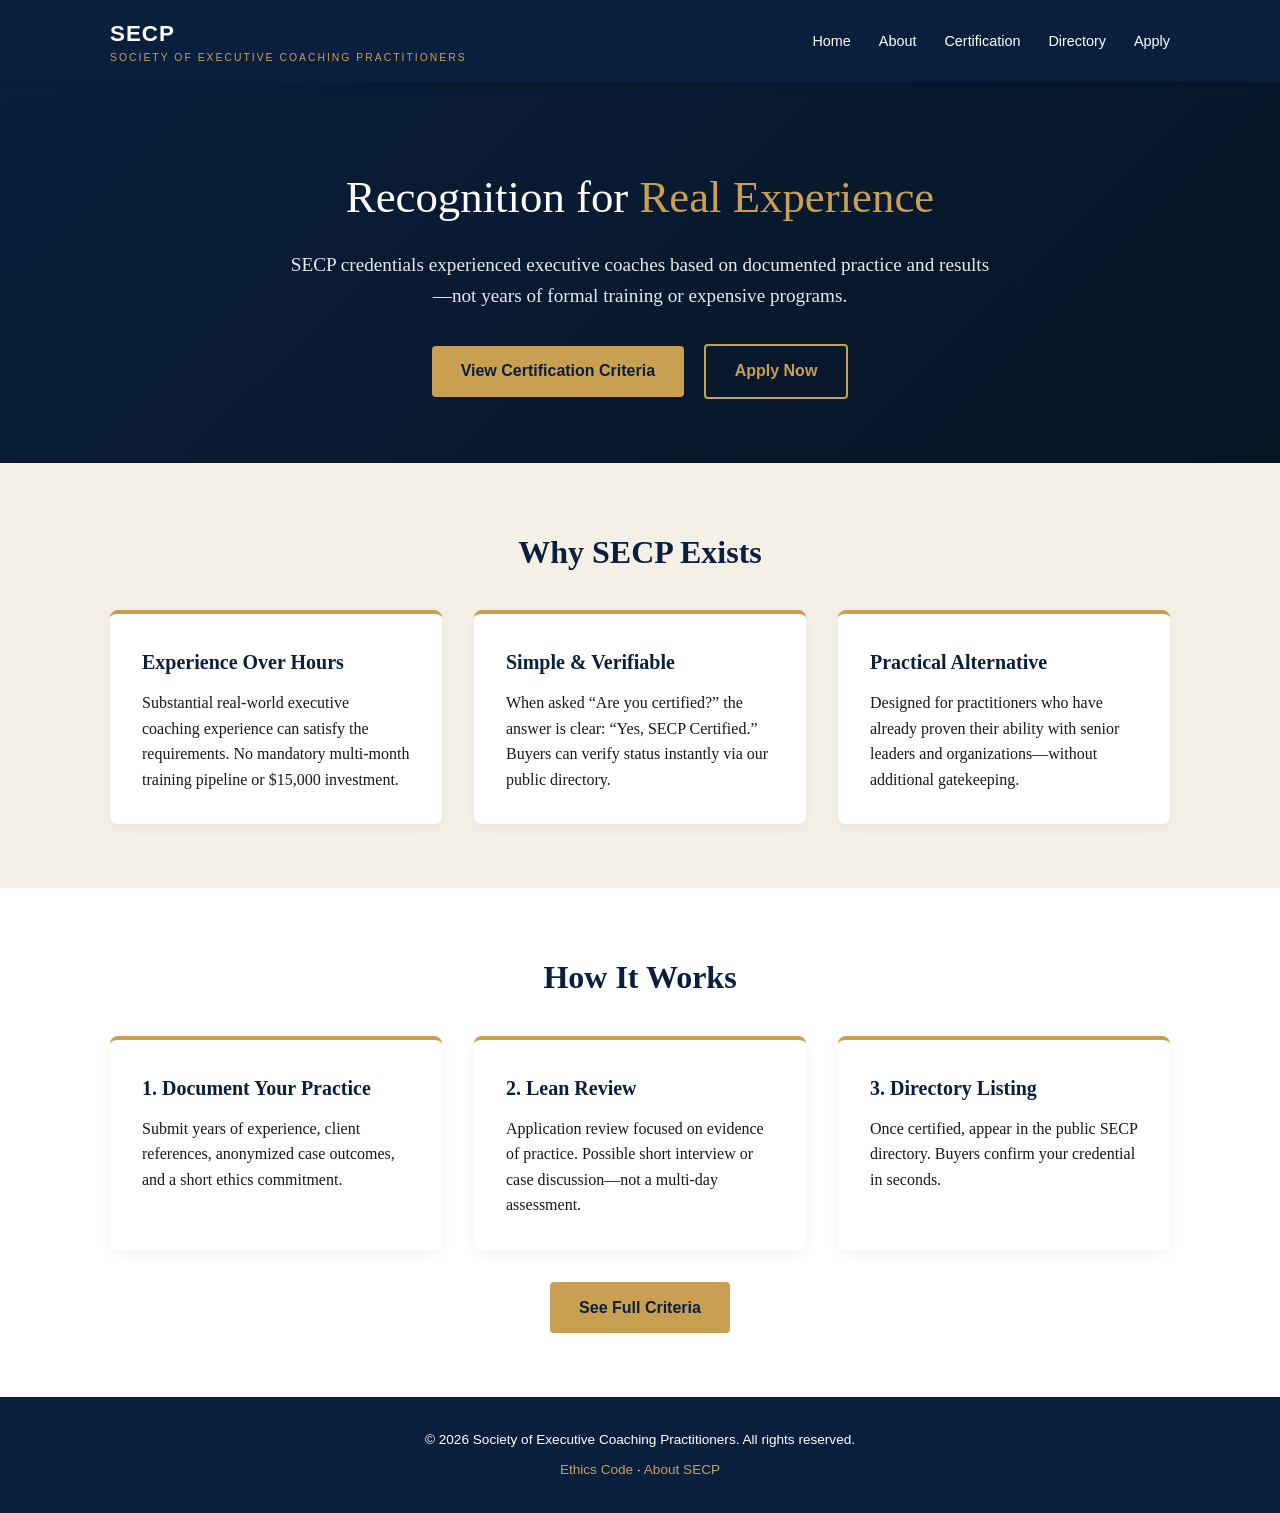
==== index.html @ a6f205f5 "Add SECP website prototype with criteria, ethics, and pages" ====
<!DOCTYPE html>
<html lang="en">
<head>
  <meta charset="UTF-8">
  <meta name="viewport" content="width=device-width, initial-scale=1.0">
  <title>Society of Executive Coaching Practitioners (SECP)</title>
  <link rel="stylesheet" href="css/style.css">
</head>
<body>
  <header>
    <div class="container header-inner">
      <a href="index.html" class="logo">
        <div class="logo-text">SECP<span>SOCIETY OF EXECUTIVE COACHING PRACTITIONERS</span></div>
      </a>
      <nav>
        <a href="index.html">Home</a>
        <a href="about.html">About</a>
        <a href="criteria.html">Certification</a>
        <a href="directory.html">Directory</a>
        <a href="apply.html">Apply</a>
      </nav>
    </div>
  </header>

  <section class="hero">
    <div class="container">
      <h1>Recognition for <span class="accent">Real Experience</span></h1>
      <p>SECP credentials experienced executive coaches based on documented practice and results—not years of formal training or expensive programs.</p>
      <a href="criteria.html" class="btn">View Certification Criteria</a>
      <a href="apply.html" class="btn btn-outline">Apply Now</a>
    </div>
  </section>

  <section>
    <div class="container">
      <h2>Why SECP Exists</h2>
      <div class="grid-3">
        <div class="card">
          <h3>Experience Over Hours</h3>
          <p>Substantial real-world executive coaching experience can satisfy the requirements. No mandatory multi-month training pipeline or $15,000 investment.</p>
        </div>
        <div class="card">
          <h3>Simple & Verifiable</h3>
          <p>When asked “Are you certified?” the answer is clear: “Yes, SECP Certified.” Buyers can verify status instantly via our public directory.</p>
        </div>
        <div class="card">
          <h3>Practical Alternative</h3>
          <p>Designed for practitioners who have already proven their ability with senior leaders and organizations—without additional gatekeeping.</p>
        </div>
      </div>
    </div>
  </section>

  <section style="background: white;">
    <div class="container">
      <h2>How It Works</h2>
      <div class="grid-3">
        <div class="card">
          <h3>1. Document Your Practice</h3>
          <p>Submit years of experience, client references, anonymized case outcomes, and a short ethics commitment.</p>
        </div>
        <div class="card">
          <h3>2. Lean Review</h3>
          <p>Application review focused on evidence of practice. Possible short interview or case discussion—not a multi-day assessment.</p>
        </div>
        <div class="card">
          <h3>3. Directory Listing</h3>
          <p>Once certified, appear in the public SECP directory. Buyers confirm your credential in seconds.</p>
        </div>
      </div>
      <p style="text-align: center; margin-top: 2rem;"><a href="criteria.html" class="btn">See Full Criteria</a></p>
    </div>
  </section>

  <footer>
    <div class="container">
      <p>&copy; 2026 Society of Executive Coaching Practitioners. All rights reserved.</p>
      <p style="margin-top: 0.5rem;"><a href="ethics.html">Ethics Code</a> · <a href="about.html">About SECP</a></p>
    </div>
  </footer>
</body>
</html>
---- css/style.css ----
:root {
  --navy: #0a1f3d;
  --navy-dark: #071422;
  --gold: #c9a052;
  --gold-light: #e8d5a3;
  --cream: #f4f0e6;
  --slate: #1f2634;
  --text: #1a1814;
  --muted: #5a6570;
  --white: #ffffff;
  --border: #e0dcd0;
}

* {
  margin: 0;
  padding: 0;
  box-sizing: border-box;
}

body {
  font-family: 'Georgia', 'Times New Roman', serif;
  color: var(--text);
  background: var(--cream);
  line-height: 1.6;
}

.container {
  max-width: 1100px;
  margin: 0 auto;
  padding: 0 20px;
}

header {
  background: var(--navy);
  color: var(--white);
  padding: 1rem 0;
  position: sticky;
  top: 0;
  z-index: 100;
  box-shadow: 0 2px 10px rgba(0,0,0,0.1);
}

.header-inner {
  display: flex;
  justify-content: space-between;
  align-items: center;
}

.logo {
  display: flex;
  align-items: center;
  gap: 12px;
  text-decoration: none;
  color: var(--white);
}

.logo-text {
  font-family: 'Arial', sans-serif;
  font-weight: 700;
  font-size: 1.4rem;
  letter-spacing: 1px;
}

.logo-text span {
  display: block;
  font-size: 0.65rem;
  font-weight: 400;
  letter-spacing: 2px;
  color: var(--gold);
  margin-top: -2px;
}

nav a {
  color: var(--white);
  text-decoration: none;
  margin-left: 1.5rem;
  font-family: 'Arial', sans-serif;
  font-size: 0.9rem;
  font-weight: 500;
  transition: color 0.2s;
}

nav a:hover {
  color: var(--gold);
}

.hero {
  background: linear-gradient(135deg, var(--navy) 0%, var(--navy-dark) 100%);
  color: var(--white);
  padding: 5rem 0 4rem;
  text-align: center;
}

.hero h1 {
  font-size: 2.8rem;
  margin-bottom: 1rem;
  font-weight: 400;
}

.hero .accent {
  color: var(--gold);
}

.hero p {
  font-size: 1.2rem;
  max-width: 700px;
  margin: 0 auto 2rem;
  opacity: 0.9;
}

.btn {
  display: inline-block;
  background: var(--gold);
  color: var(--navy);
  padding: 0.8rem 1.8rem;
  text-decoration: none;
  font-family: 'Arial', sans-serif;
  font-weight: 600;
  border-radius: 4px;
  transition: background 0.2s;
}

.btn:hover {
  background: var(--gold-light);
}

.btn-outline {
  background: transparent;
  border: 2px solid var(--gold);
  color: var(--gold);
  margin-left: 1rem;
}

.btn-outline:hover {
  background: var(--gold);
  color: var(--navy);
}

section {
  padding: 4rem 0;
}

section h2 {
  font-size: 2rem;
  color: var(--navy);
  margin-bottom: 1.5rem;
  text-align: center;
}

.grid-3 {
  display: grid;
  grid-template-columns: repeat(auto-fit, minmax(280px, 1fr));
  gap: 2rem;
  margin-top: 2rem;
}

.card {
  background: var(--white);
  padding: 2rem;
  border-radius: 8px;
  box-shadow: 0 4px 15px rgba(0,0,0,0.05);
  border-top: 4px solid var(--gold);
}

.card h3 {
  color: var(--navy);
  margin-bottom: 0.75rem;
  font-size: 1.25rem;
}

.criteria-table {
  width: 100%;
  border-collapse: collapse;
  background: var(--white);
  margin: 2rem 0;
  box-shadow: 0 2px 10px rgba(0,0,0,0.05);
}

.criteria-table th,
.criteria-table td {
  padding: 1rem;
  text-align: left;
  border-bottom: 1px solid var(--border);
}

.criteria-table th {
  background: var(--navy);
  color: var(--white);
  font-family: 'Arial', sans-serif;
}

.criteria-table tr:hover {
  background: #faf8f4;
}

.note {
  background: #fff8e7;
  border-left: 4px solid var(--gold);
  padding: 1rem 1.5rem;
  margin: 1.5rem 0;
  font-style: italic;
}

footer {
  background: var(--navy);
  color: var(--white);
  padding: 2rem 0;
  text-align: center;
  font-family: 'Arial', sans-serif;
  font-size: 0.85rem;
}

footer a {
  color: var(--gold);
  text-decoration: none;
}

@media (max-width: 768px) {
  .hero h1 { font-size: 2rem; }
  nav { display: none; }
  .header-inner { flex-direction: column; gap: 1rem; }
}
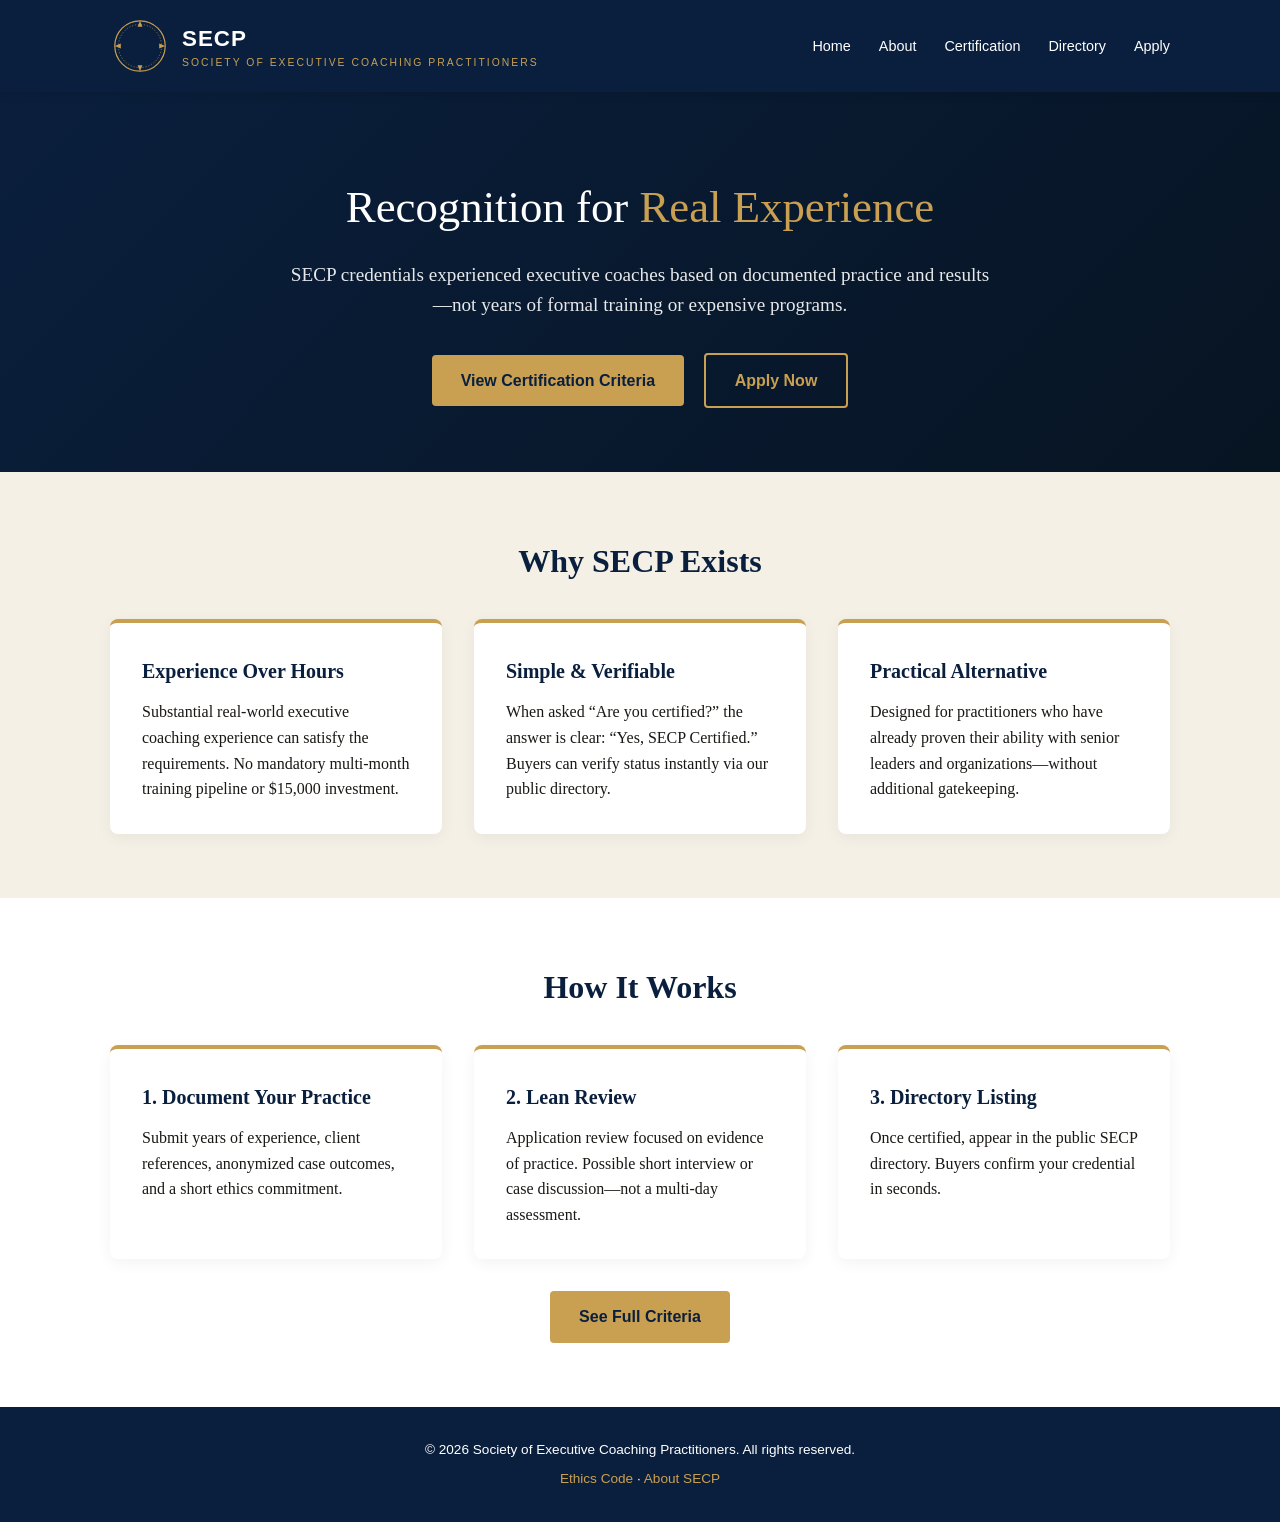
==== commit 121946a1: "Add SECP logo SVG and update headers to use it" ====
--- a/index.html
+++ b/index.html
@@ -10,6 +10,7 @@
   <header>
     <div class="container header-inner">
       <a href="index.html" class="logo">
+        <img src="images/logo.svg" alt="SECP Logo" style="height:60px; width:auto;">
         <div class="logo-text">SECP<span>SOCIETY OF EXECUTIVE COACHING PRACTITIONERS</span></div>
       </a>
       <nav>
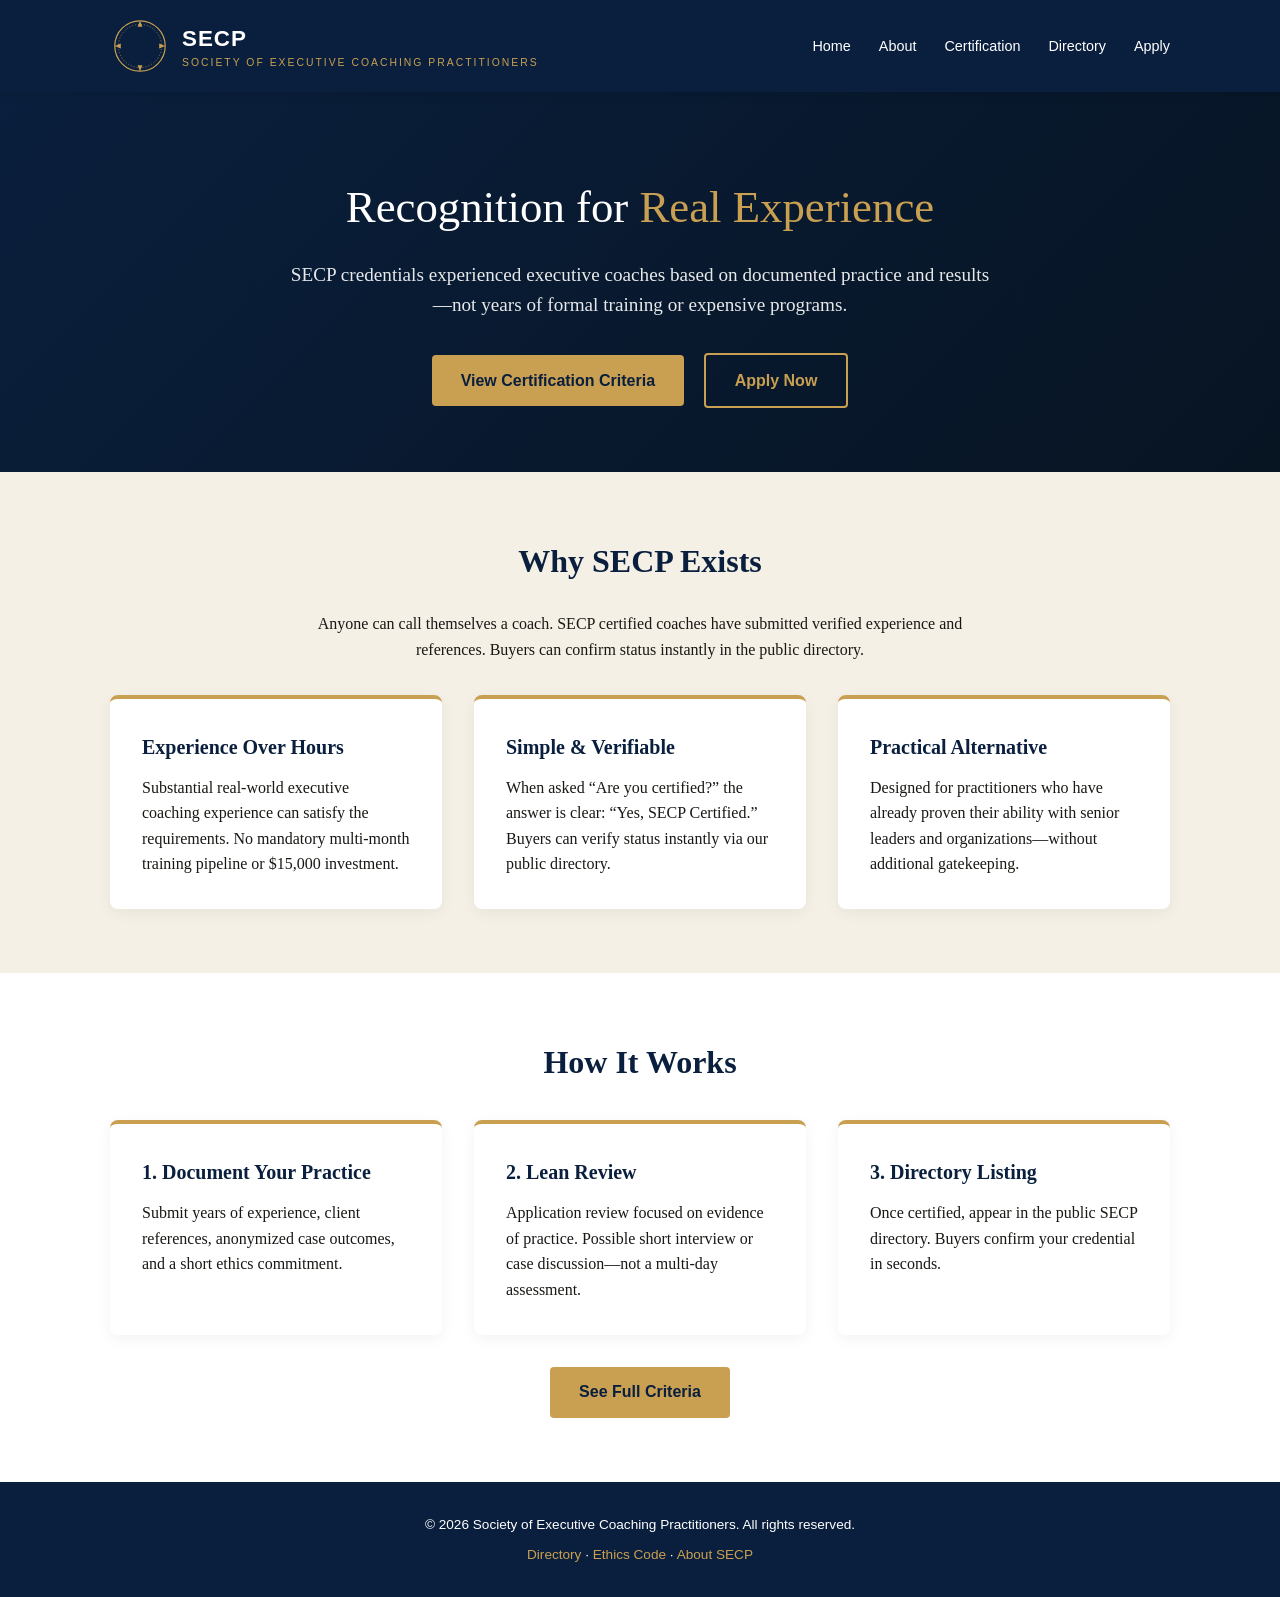
==== commit be57e7cd: "Add verification statement and strengthen Why SECP section on home page" ====
--- a/index.html
+++ b/index.html
@@ -35,6 +35,7 @@
   <section>
     <div class="container">
       <h2>Why SECP Exists</h2>
+      <p style="text-align: center; max-width: 700px; margin: 0 auto 2rem;">Anyone can call themselves a coach. SECP certified coaches have submitted verified experience and references. Buyers can confirm status instantly in the public directory.</p>
       <div class="grid-3">
         <div class="card">
           <h3>Experience Over Hours</h3>
@@ -76,7 +77,7 @@
   <footer>
     <div class="container">
       <p>&copy; 2026 Society of Executive Coaching Practitioners. All rights reserved.</p>
-      <p style="margin-top: 0.5rem;"><a href="ethics.html">Ethics Code</a> · <a href="about.html">About SECP</a></p>
+      <p style="margin-top: 0.5rem;"><a href="directory.html">Directory</a> · <a href="ethics.html">Ethics Code</a> · <a href="about.html">About SECP</a></p>
     </div>
   </footer>
 </body>
